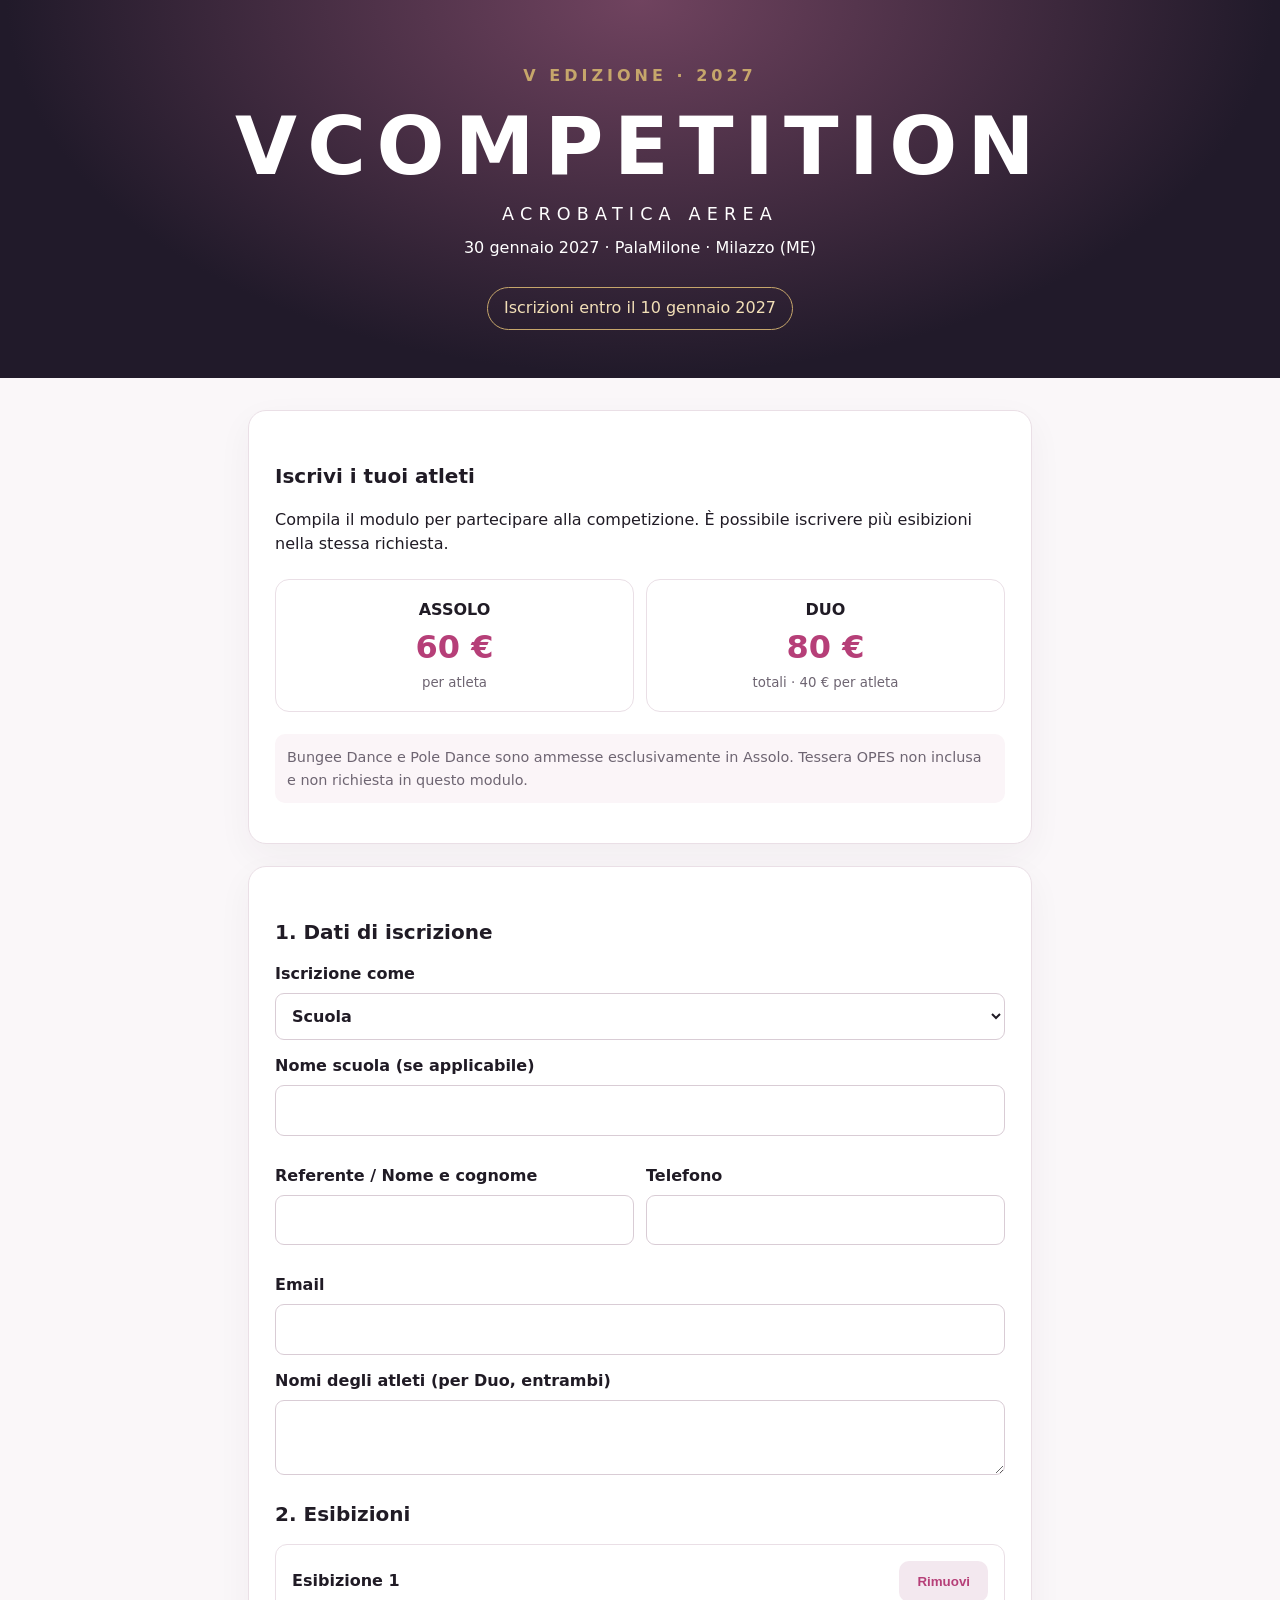
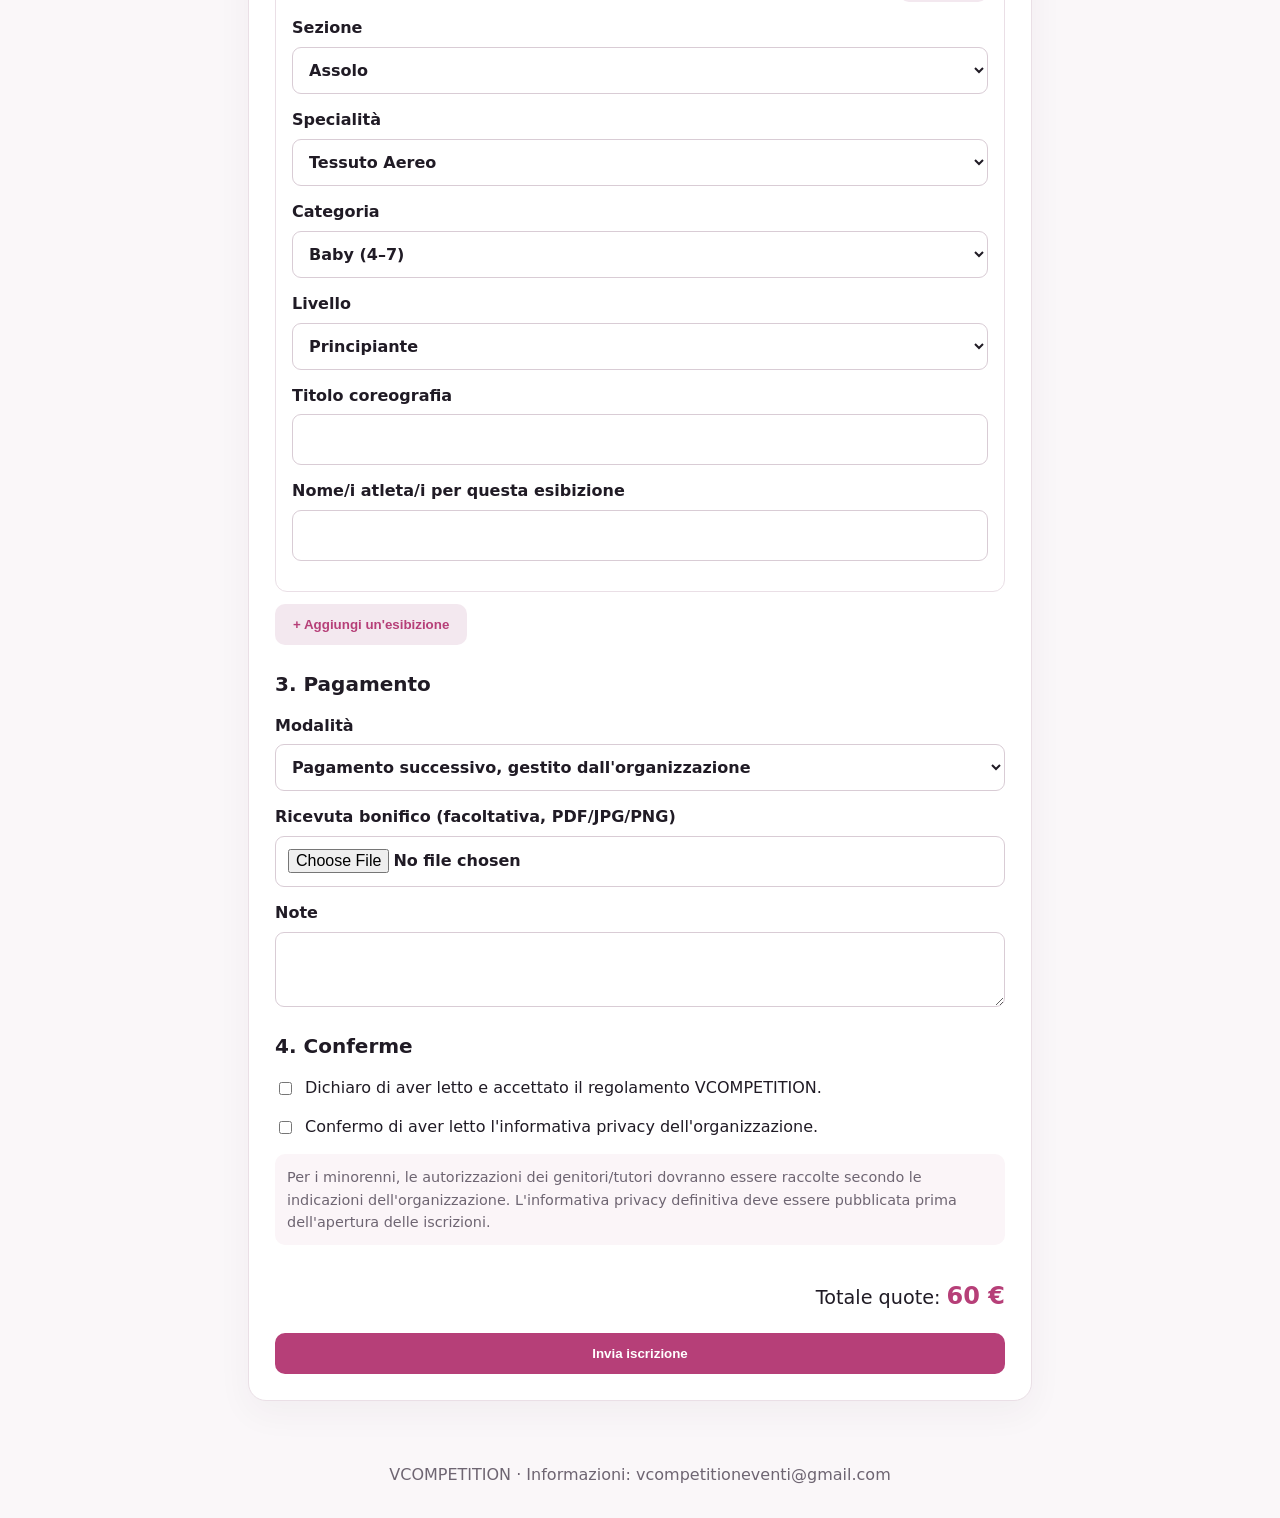
==== templates/index.html @ 5902990c "Add files via upload" ====
<!doctype html><html lang="it"><head><meta charset="utf-8"><meta name="viewport" content="width=device-width,initial-scale=1"><title>VCOMPETITION Aerea 2027</title><link rel="stylesheet" href="/static/style.css"></head><body><header><div class="eyebrow">V EDIZIONE · 2027</div><h1>VCOMPETITION</h1><p class="sub">ACROBATICA AEREA</p><p>30 gennaio 2027 · PalaMilone · Milazzo (ME)</p><div class="pill">Iscrizioni entro il 10 gennaio 2027</div></header><main><section class="intro"><h2>Iscrivi i tuoi atleti</h2><p>Compila il modulo per partecipare alla competizione. È possibile iscrivere più esibizioni nella stessa richiesta.</p><div class="fees"><div><b>ASSOLO</b><strong>60 €</strong><small>per atleta</small></div><div><b>DUO</b><strong>80 €</strong><small>totali · 40 € per atleta</small></div></div><p class="hint">Bungee Dance e Pole Dance sono ammesse esclusivamente in Assolo. Tessera OPES non inclusa e non richiesta in questo modulo.</p></section><form action="/iscrizione" method="post" enctype="multipart/form-data" id="reg"><h2>1. Dati di iscrizione</h2><label>Iscrizione come<select name="kind"><option>Scuola</option><option>Singolo atleta</option></select></label><label>Nome scuola (se applicabile)<input name="school"></label><div class="two"><label>Referente / Nome e cognome<input name="contact" required></label><label>Telefono<input name="phone" required></label></div><label>Email<input type="email" name="email" required></label><label>Nomi degli atleti (per Duo, entrambi)<textarea name="athlete_names" required rows="2"></textarea></label><h2>2. Esibizioni</h2><div id="performances"></div><button type="button" class="secondary" id="add">+ Aggiungi un'esibizione</button><input type="hidden" name="performance_data" id="performance_data"><h2>3. Pagamento</h2><label>Modalità<select name="payment_method" id="payment"><option value="successivo">Pagamento successivo, gestito dall'organizzazione</option><option value="bonifico">Bonifico bancario</option></select></label><div id="bank" class="hint" hidden>I dati bancari verranno comunicati dall'organizzazione dopo la ricezione dell'iscrizione. Potrai inviare la ricevuta successivamente via email.</div><label>Ricevuta bonifico (facoltativa, PDF/JPG/PNG)<input type="file" name="receipt" accept=".pdf,.jpg,.jpeg,.png"></label><label>Note<textarea name="notes" rows="2"></textarea></label><h2>4. Conferme</h2><label class="check"><input type="checkbox" name="rules" value="yes" required> Dichiaro di aver letto e accettato il regolamento VCOMPETITION.</label><label class="check"><input type="checkbox" name="privacy" value="yes" required> Confermo di aver letto l'informativa privacy dell'organizzazione.</label><p class="hint">Per i minorenni, le autorizzazioni dei genitori/tutori dovranno essere raccolte secondo le indicazioni dell'organizzazione. L'informativa privacy definitiva deve essere pubblicata prima dell'apertura delle iscrizioni.</p><div class="total">Totale quote: <strong id="total">0 €</strong></div><button class="primary" type="submit">Invia iscrizione</button></form></main><footer>VCOMPETITION · Informazioni: vcompetitioneventi@gmail.com</footer><script src="/static/form.js"></script></body></html>
---- static/style.css ----
:root{--ink:#201b25;--muted:#6e6572;--pink:#b63f78;--gold:#c6a66b;--bg:#faf7f9;--line:#eadfe6}*{box-sizing:border-box}body{margin:0;background:var(--bg);color:var(--ink);font:16px/1.55 system-ui,-apple-system,Segoe UI,sans-serif}header{padding:64px 20px 48px;text-align:center;color:white;background:radial-gradient(ellipse at 50% 0%,#70435f,#211a2a 70%)}header h1{font-size:clamp(2.4rem,8vw,5rem);letter-spacing:.13em;margin:12px 0 0}header p{margin:8px}.eyebrow{letter-spacing:.25em;color:var(--gold);font-weight:700}.sub{letter-spacing:.35em;font-size:1.1rem}.pill{display:inline-block;margin-top:18px;padding:8px 16px;border:1px solid #c6a66b;border-radius:30px;color:#f2dfb7}main{max-width:820px;margin:32px auto;padding:0 18px}.intro,form,.success{background:white;border:1px solid var(--line);border-radius:18px;padding:26px;margin-bottom:22px;box-shadow:0 12px 35px #38253b0c}h2{font-size:1.25rem;margin:24px 0 14px}h1{line-height:1.15}.fees{display:grid;grid-template-columns:1fr 1fr;gap:12px;margin:22px 0}.fees div{padding:18px;border:1px solid var(--line);border-radius:14px;display:grid;text-align:center}.fees strong{font-size:2rem;color:var(--pink)}small,.hint{color:var(--muted)}.hint{background:#fbf5f8;padding:12px;border-radius:10px;font-size:.9rem}label{display:grid;gap:6px;margin:14px 0;font-weight:600}input,select,textarea{width:100%;padding:12px;border:1px solid #d9ccd5;border-radius:9px;background:white;font:inherit;color:var(--ink)}.two{display:grid;grid-template-columns:1fr 1fr;gap:12px}.check{display:flex;align-items:flex-start;gap:10px;font-weight:400}.check input{width:auto;margin-top:6px}.primary,.secondary{border:0;border-radius:10px;padding:13px 18px;font-weight:700;cursor:pointer}.primary{background:var(--pink);color:white;width:100%}.secondary{background:#f3e8ef;color:var(--pink)}.link{display:inline-block;text-decoration:none;text-align:center}.performance{border:1px solid var(--line);border-radius:12px;padding:16px;margin:12px 0}.performance-head{display:flex;justify-content:space-between;align-items:center}.total{font-size:1.2rem;text-align:right;padding:18px 0}.total strong{color:var(--pink);font-size:1.5rem}footer{text-align:center;padding:30px;color:var(--muted)}.record{background:white;border:1px solid var(--line);border-radius:12px;padding:16px;margin:12px 0}.record p{margin:6px 0}@media(max-width:600px){.two{grid-template-columns:1fr}.fees{grid-template-columns:1fr}header{padding-top:42px}}
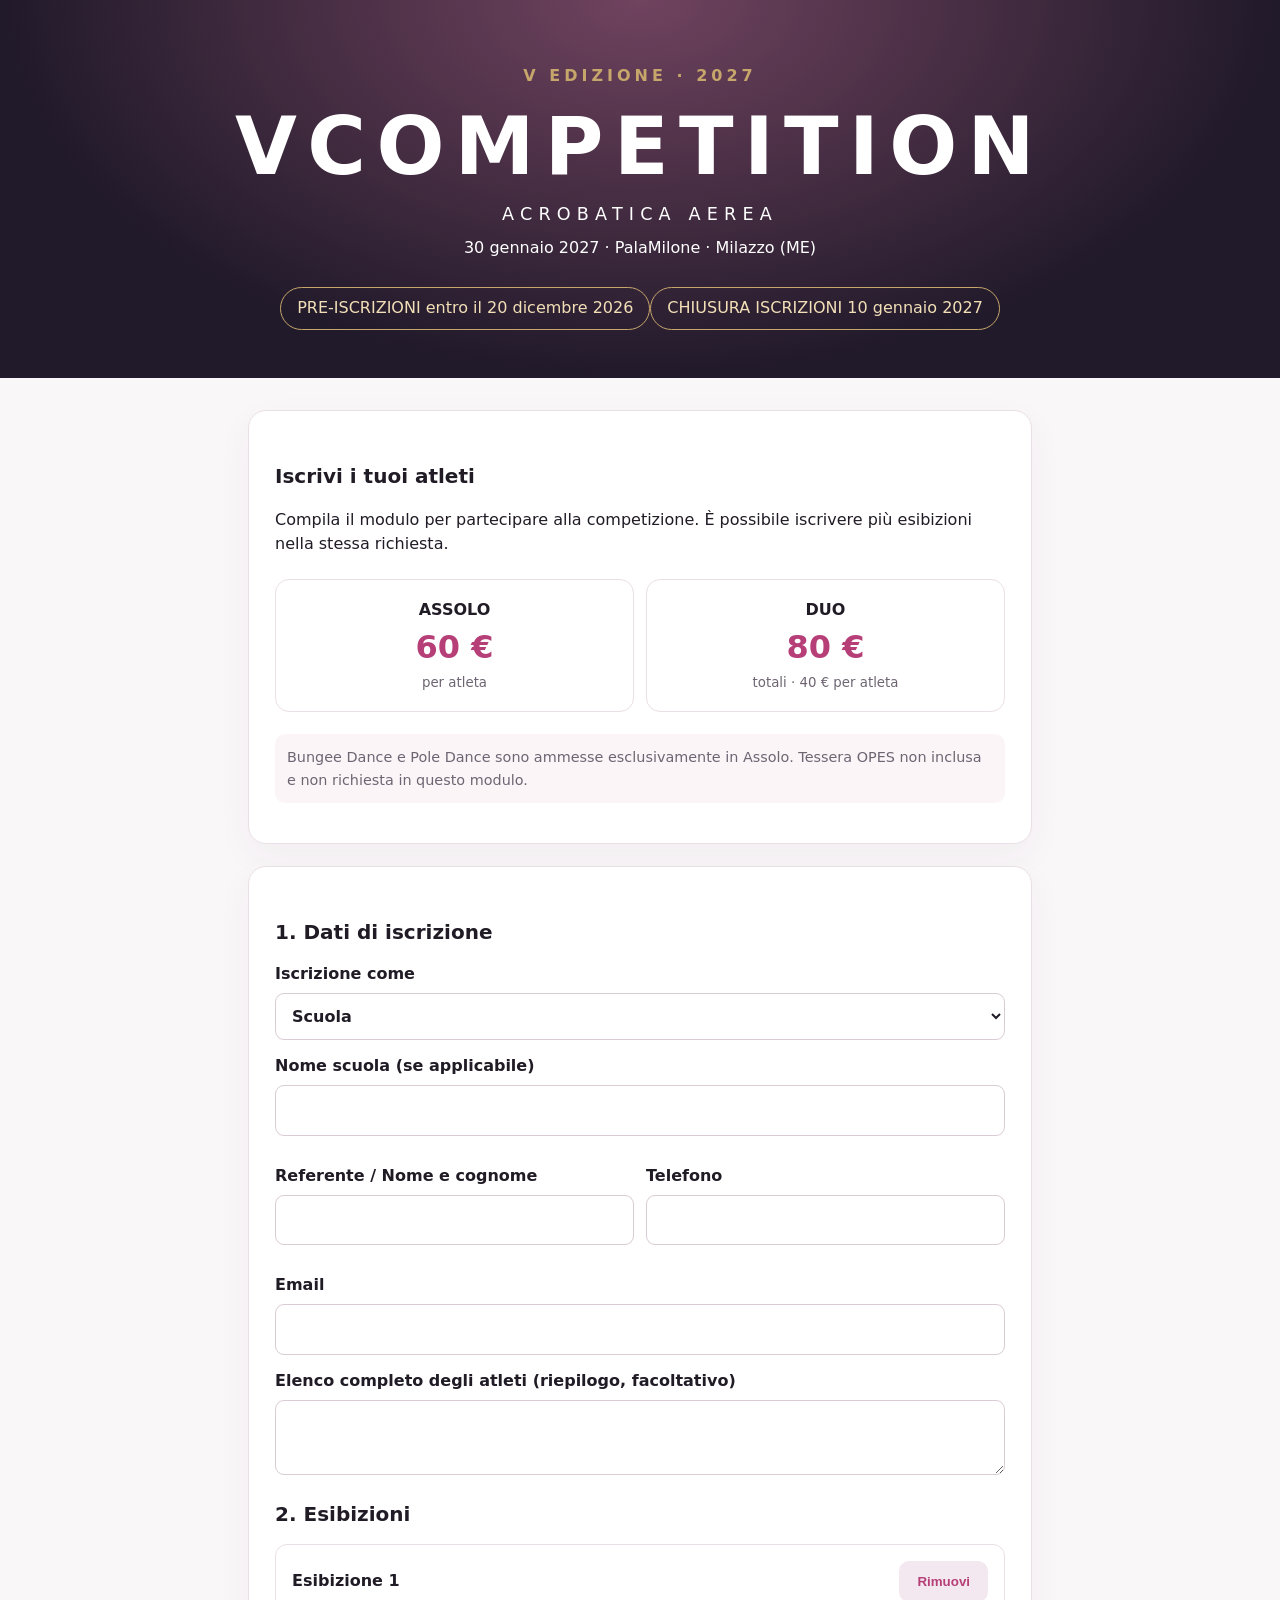
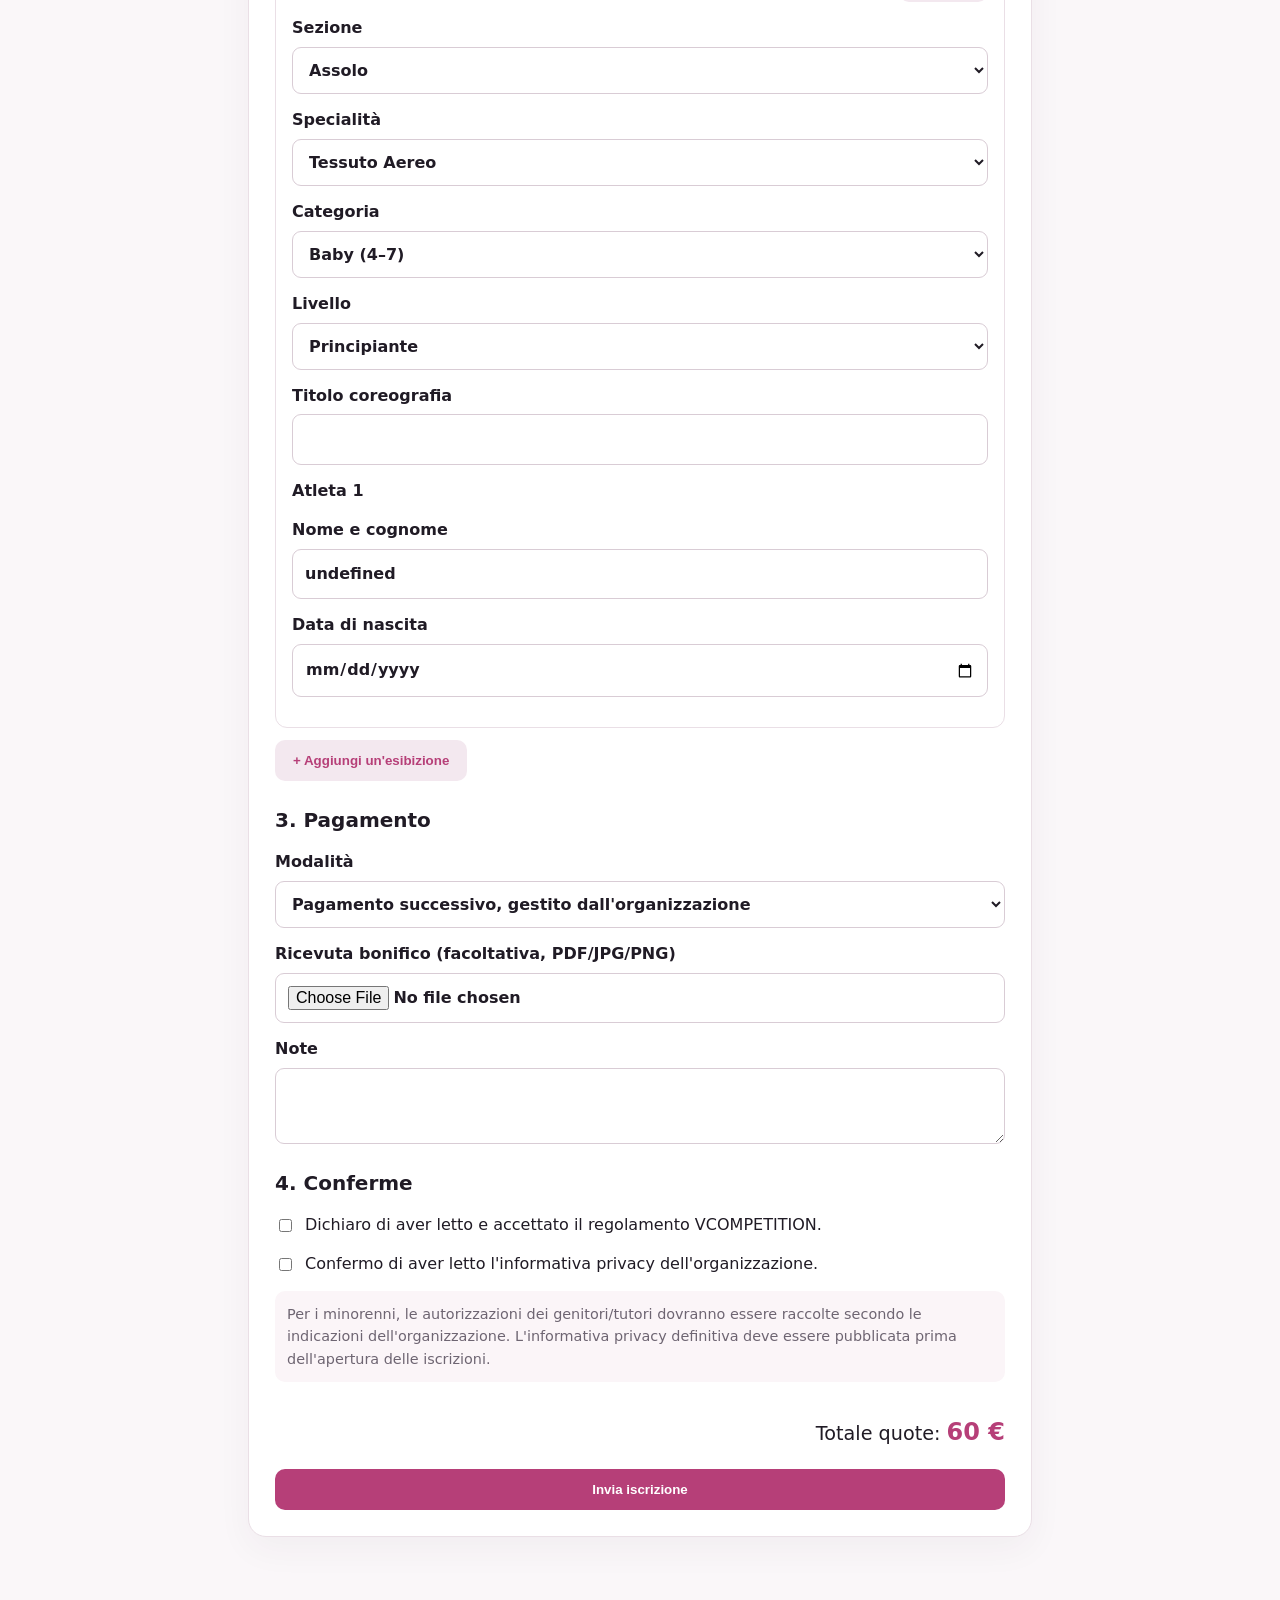
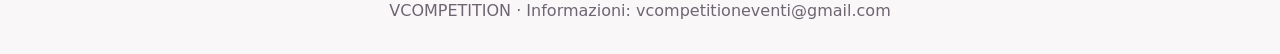
==== commit 0217da90: "Add files via upload" ====
--- a/templates/index.html
+++ b/templates/index.html
@@ -1 +1 @@
-<!doctype html><html lang="it"><head><meta charset="utf-8"><meta name="viewport" content="width=device-width,initial-scale=1"><title>VCOMPETITION Aerea 2027</title><link rel="stylesheet" href="/static/style.css"></head><body><header><div class="eyebrow">V EDIZIONE · 2027</div><h1>VCOMPETITION</h1><p class="sub">ACROBATICA AEREA</p><p>30 gennaio 2027 · PalaMilone · Milazzo (ME)</p><div class="pill">Iscrizioni entro il 10 gennaio 2027</div></header><main><section class="intro"><h2>Iscrivi i tuoi atleti</h2><p>Compila il modulo per partecipare alla competizione. È possibile iscrivere più esibizioni nella stessa richiesta.</p><div class="fees"><div><b>ASSOLO</b><strong>60 €</strong><small>per atleta</small></div><div><b>DUO</b><strong>80 €</strong><small>totali · 40 € per atleta</small></div></div><p class="hint">Bungee Dance e Pole Dance sono ammesse esclusivamente in Assolo. Tessera OPES non inclusa e non richiesta in questo modulo.</p></section><form action="/iscrizione" method="post" enctype="multipart/form-data" id="reg"><h2>1. Dati di iscrizione</h2><label>Iscrizione come<select name="kind"><option>Scuola</option><option>Singolo atleta</option></select></label><label>Nome scuola (se applicabile)<input name="school"></label><div class="two"><label>Referente / Nome e cognome<input name="contact" required></label><label>Telefono<input name="phone" required></label></div><label>Email<input type="email" name="email" required></label><label>Nomi degli atleti (per Duo, entrambi)<textarea name="athlete_names" required rows="2"></textarea></label><h2>2. Esibizioni</h2><div id="performances"></div><button type="button" class="secondary" id="add">+ Aggiungi un'esibizione</button><input type="hidden" name="performance_data" id="performance_data"><h2>3. Pagamento</h2><label>Modalità<select name="payment_method" id="payment"><option value="successivo">Pagamento successivo, gestito dall'organizzazione</option><option value="bonifico">Bonifico bancario</option></select></label><div id="bank" class="hint" hidden>I dati bancari verranno comunicati dall'organizzazione dopo la ricezione dell'iscrizione. Potrai inviare la ricevuta successivamente via email.</div><label>Ricevuta bonifico (facoltativa, PDF/JPG/PNG)<input type="file" name="receipt" accept=".pdf,.jpg,.jpeg,.png"></label><label>Note<textarea name="notes" rows="2"></textarea></label><h2>4. Conferme</h2><label class="check"><input type="checkbox" name="rules" value="yes" required> Dichiaro di aver letto e accettato il regolamento VCOMPETITION.</label><label class="check"><input type="checkbox" name="privacy" value="yes" required> Confermo di aver letto l'informativa privacy dell'organizzazione.</label><p class="hint">Per i minorenni, le autorizzazioni dei genitori/tutori dovranno essere raccolte secondo le indicazioni dell'organizzazione. L'informativa privacy definitiva deve essere pubblicata prima dell'apertura delle iscrizioni.</p><div class="total">Totale quote: <strong id="total">0 €</strong></div><button class="primary" type="submit">Invia iscrizione</button></form></main><footer>VCOMPETITION · Informazioni: vcompetitioneventi@gmail.com</footer><script src="/static/form.js"></script></body></html>
+<!doctype html><html lang="it"><head><meta charset="utf-8"><meta name="viewport" content="width=device-width,initial-scale=1"><title>VCOMPETITION Aerea 2027</title><link rel="stylesheet" href="/static/style.css"></head><body><header><div class="eyebrow">V EDIZIONE · 2027</div><h1>VCOMPETITION</h1><p class="sub">ACROBATICA AEREA</p><p>30 gennaio 2027 · PalaMilone · Milazzo (ME)</p><div class="pill">PRE-ISCRIZIONI entro il 20 dicembre 2026</div><div class="pill">CHIUSURA ISCRIZIONI 10 gennaio 2027</div></header><main><section class="intro"><h2>Iscrivi i tuoi atleti</h2><p>Compila il modulo per partecipare alla competizione. È possibile iscrivere più esibizioni nella stessa richiesta.</p><div class="fees"><div><b>ASSOLO</b><strong>60 €</strong><small>per atleta</small></div><div><b>DUO</b><strong>80 €</strong><small>totali · 40 € per atleta</small></div></div><p class="hint">Bungee Dance e Pole Dance sono ammesse esclusivamente in Assolo. Tessera OPES non inclusa e non richiesta in questo modulo.</p></section><form action="/iscrizione" method="post" enctype="multipart/form-data" id="reg"><h2>1. Dati di iscrizione</h2><label>Iscrizione come<select name="kind"><option>Scuola</option><option>Singolo atleta</option></select></label><label>Nome scuola (se applicabile)<input name="school"></label><div class="two"><label>Referente / Nome e cognome<input name="contact" required></label><label>Telefono<input name="phone" required></label></div><label>Email<input type="email" name="email" required></label><label>Elenco completo degli atleti (riepilogo, facoltativo)<textarea name="athlete_names" rows="2"></textarea></label><h2>2. Esibizioni</h2><div id="performances"></div><button type="button" class="secondary" id="add">+ Aggiungi un'esibizione</button><input type="hidden" name="performance_data" id="performance_data"><h2>3. Pagamento</h2><label>Modalità<select name="payment_method" id="payment"><option value="successivo">Pagamento successivo, gestito dall'organizzazione</option><option value="bonifico">Bonifico bancario</option></select></label><div id="bank" class="hint" hidden>I dati bancari verranno comunicati dall'organizzazione dopo la ricezione dell'iscrizione. Potrai inviare la ricevuta successivamente via email.</div><label>Ricevuta bonifico (facoltativa, PDF/JPG/PNG)<input type="file" name="receipt" accept=".pdf,.jpg,.jpeg,.png"></label><label>Note<textarea name="notes" rows="2"></textarea></label><h2>4. Conferme</h2><label class="check"><input type="checkbox" name="rules" value="yes" required> Dichiaro di aver letto e accettato il regolamento VCOMPETITION.</label><label class="check"><input type="checkbox" name="privacy" value="yes" required> Confermo di aver letto l'informativa privacy dell'organizzazione.</label><p class="hint">Per i minorenni, le autorizzazioni dei genitori/tutori dovranno essere raccolte secondo le indicazioni dell'organizzazione. L'informativa privacy definitiva deve essere pubblicata prima dell'apertura delle iscrizioni.</p><div class="total">Totale quote: <strong id="total">0 €</strong></div><button class="primary" type="submit">Invia iscrizione</button></form></main><footer>VCOMPETITION · Informazioni: vcompetitioneventi@gmail.com</footer><script src="/static/form.js"></script></body></html>
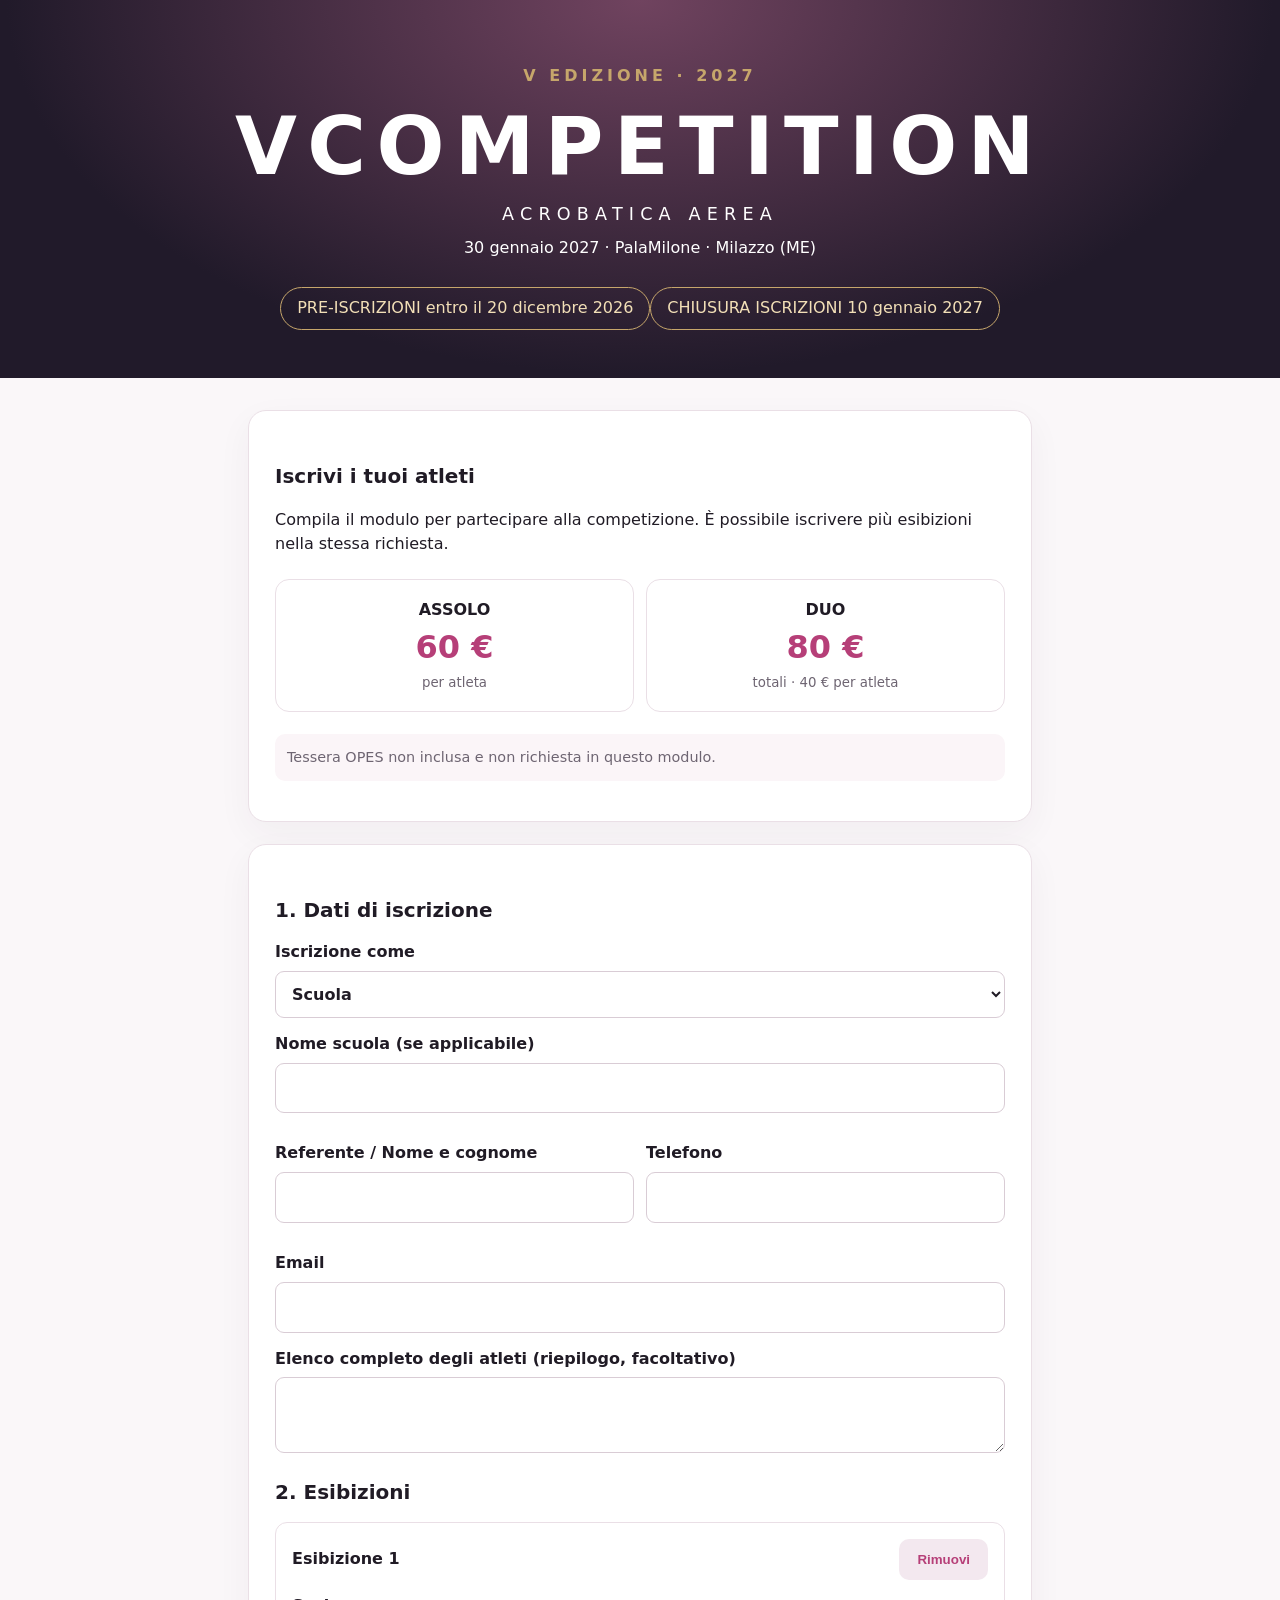
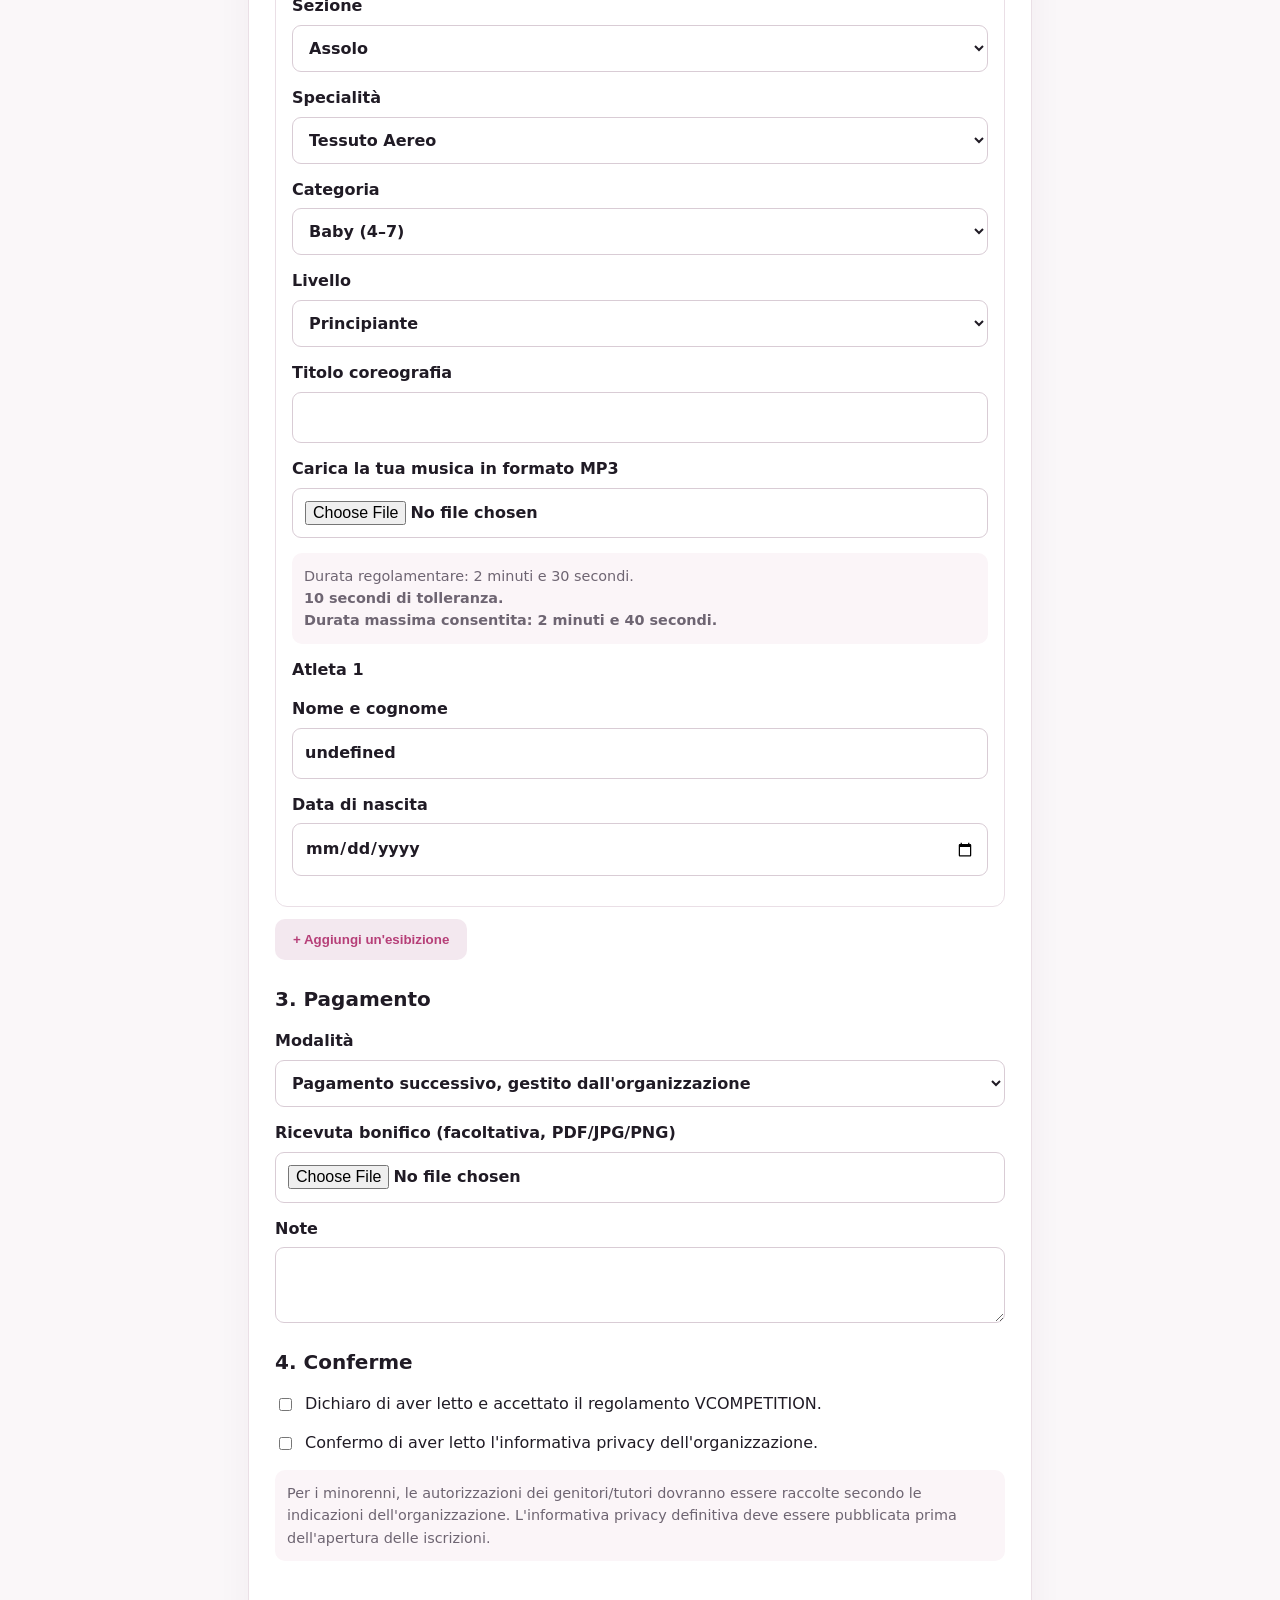
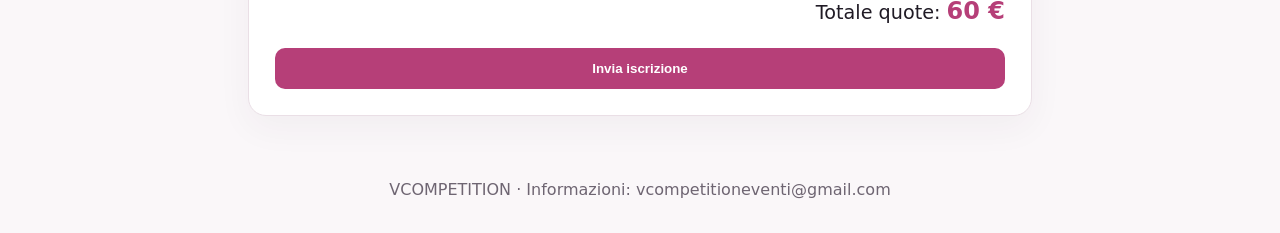
==== commit 1539023f: "Add files via upload" ====
--- a/templates/index.html
+++ b/templates/index.html
@@ -1 +1 @@
-<!doctype html><html lang="it"><head><meta charset="utf-8"><meta name="viewport" content="width=device-width,initial-scale=1"><title>VCOMPETITION Aerea 2027</title><link rel="stylesheet" href="/static/style.css"></head><body><header><div class="eyebrow">V EDIZIONE · 2027</div><h1>VCOMPETITION</h1><p class="sub">ACROBATICA AEREA</p><p>30 gennaio 2027 · PalaMilone · Milazzo (ME)</p><div class="pill">PRE-ISCRIZIONI entro il 20 dicembre 2026</div><div class="pill">CHIUSURA ISCRIZIONI 10 gennaio 2027</div></header><main><section class="intro"><h2>Iscrivi i tuoi atleti</h2><p>Compila il modulo per partecipare alla competizione. È possibile iscrivere più esibizioni nella stessa richiesta.</p><div class="fees"><div><b>ASSOLO</b><strong>60 €</strong><small>per atleta</small></div><div><b>DUO</b><strong>80 €</strong><small>totali · 40 € per atleta</small></div></div><p class="hint">Bungee Dance e Pole Dance sono ammesse esclusivamente in Assolo. Tessera OPES non inclusa e non richiesta in questo modulo.</p></section><form action="/iscrizione" method="post" enctype="multipart/form-data" id="reg"><h2>1. Dati di iscrizione</h2><label>Iscrizione come<select name="kind"><option>Scuola</option><option>Singolo atleta</option></select></label><label>Nome scuola (se applicabile)<input name="school"></label><div class="two"><label>Referente / Nome e cognome<input name="contact" required></label><label>Telefono<input name="phone" required></label></div><label>Email<input type="email" name="email" required></label><label>Elenco completo degli atleti (riepilogo, facoltativo)<textarea name="athlete_names" rows="2"></textarea></label><h2>2. Esibizioni</h2><div id="performances"></div><button type="button" class="secondary" id="add">+ Aggiungi un'esibizione</button><input type="hidden" name="performance_data" id="performance_data"><h2>3. Pagamento</h2><label>Modalità<select name="payment_method" id="payment"><option value="successivo">Pagamento successivo, gestito dall'organizzazione</option><option value="bonifico">Bonifico bancario</option></select></label><div id="bank" class="hint" hidden>I dati bancari verranno comunicati dall'organizzazione dopo la ricezione dell'iscrizione. Potrai inviare la ricevuta successivamente via email.</div><label>Ricevuta bonifico (facoltativa, PDF/JPG/PNG)<input type="file" name="receipt" accept=".pdf,.jpg,.jpeg,.png"></label><label>Note<textarea name="notes" rows="2"></textarea></label><h2>4. Conferme</h2><label class="check"><input type="checkbox" name="rules" value="yes" required> Dichiaro di aver letto e accettato il regolamento VCOMPETITION.</label><label class="check"><input type="checkbox" name="privacy" value="yes" required> Confermo di aver letto l'informativa privacy dell'organizzazione.</label><p class="hint">Per i minorenni, le autorizzazioni dei genitori/tutori dovranno essere raccolte secondo le indicazioni dell'organizzazione. L'informativa privacy definitiva deve essere pubblicata prima dell'apertura delle iscrizioni.</p><div class="total">Totale quote: <strong id="total">0 €</strong></div><button class="primary" type="submit">Invia iscrizione</button></form></main><footer>VCOMPETITION · Informazioni: vcompetitioneventi@gmail.com</footer><script src="/static/form.js"></script></body></html>+<!doctype html><html lang="it"><head><meta charset="utf-8"><meta name="viewport" content="width=device-width,initial-scale=1"><title>VCOMPETITION Aerea 2027</title><link rel="stylesheet" href="/static/style.css"></head><body><header><div class="eyebrow">V EDIZIONE · 2027</div><h1>VCOMPETITION</h1><p class="sub">ACROBATICA AEREA</p><p>30 gennaio 2027 · PalaMilone · Milazzo (ME)</p><div class="pill">PRE-ISCRIZIONI entro il 20 dicembre 2026</div><div class="pill">CHIUSURA ISCRIZIONI 10 gennaio 2027</div></header><main><section class="intro"><h2>Iscrivi i tuoi atleti</h2><p>Compila il modulo per partecipare alla competizione. È possibile iscrivere più esibizioni nella stessa richiesta.</p><div class="fees"><div><b>ASSOLO</b><strong>60 €</strong><small>per atleta</small></div><div><b>DUO</b><strong>80 €</strong><small>totali · 40 € per atleta</small></div></div><p class="hint">Tessera OPES non inclusa e non richiesta in questo modulo.</p></section><form action="/iscrizione" method="post" enctype="multipart/form-data" id="reg"><h2>1. Dati di iscrizione</h2><label>Iscrizione come<select name="kind"><option>Scuola</option><option>Singolo atleta</option></select></label><label>Nome scuola (se applicabile)<input name="school"></label><div class="two"><label>Referente / Nome e cognome<input name="contact" required></label><label>Telefono<input name="phone" required></label></div><label>Email<input type="email" name="email" required></label><label>Elenco completo degli atleti (riepilogo, facoltativo)<textarea name="athlete_names" rows="2"></textarea></label><h2>2. Esibizioni</h2><div id="performances"></div><button type="button" class="secondary" id="add">+ Aggiungi un'esibizione</button><input type="hidden" name="performance_data" id="performance_data"><h2>3. Pagamento</h2><label>Modalità<select name="payment_method" id="payment"><option value="successivo">Pagamento successivo, gestito dall'organizzazione</option><option value="bonifico">Bonifico bancario</option></select></label><div id="bank" class="hint" hidden>I dati bancari verranno comunicati dall'organizzazione dopo la ricezione dell'iscrizione. Potrai inviare la ricevuta successivamente via email.</div><label>Ricevuta bonifico (facoltativa, PDF/JPG/PNG)<input type="file" name="receipt" accept=".pdf,.jpg,.jpeg,.png"></label><label>Note<textarea name="notes" rows="2"></textarea></label><h2>4. Conferme</h2><label class="check"><input type="checkbox" name="rules" value="yes" required> Dichiaro di aver letto e accettato il regolamento VCOMPETITION.</label><label class="check"><input type="checkbox" name="privacy" value="yes" required> Confermo di aver letto l'informativa privacy dell'organizzazione.</label><p class="hint">Per i minorenni, le autorizzazioni dei genitori/tutori dovranno essere raccolte secondo le indicazioni dell'organizzazione. L'informativa privacy definitiva deve essere pubblicata prima dell'apertura delle iscrizioni.</p><div class="total">Totale quote: <strong id="total">0 €</strong></div><button class="primary" type="submit">Invia iscrizione</button></form></main><footer>VCOMPETITION · Informazioni: vcompetitioneventi@gmail.com</footer><script src="/static/form.js"></script></body></html>
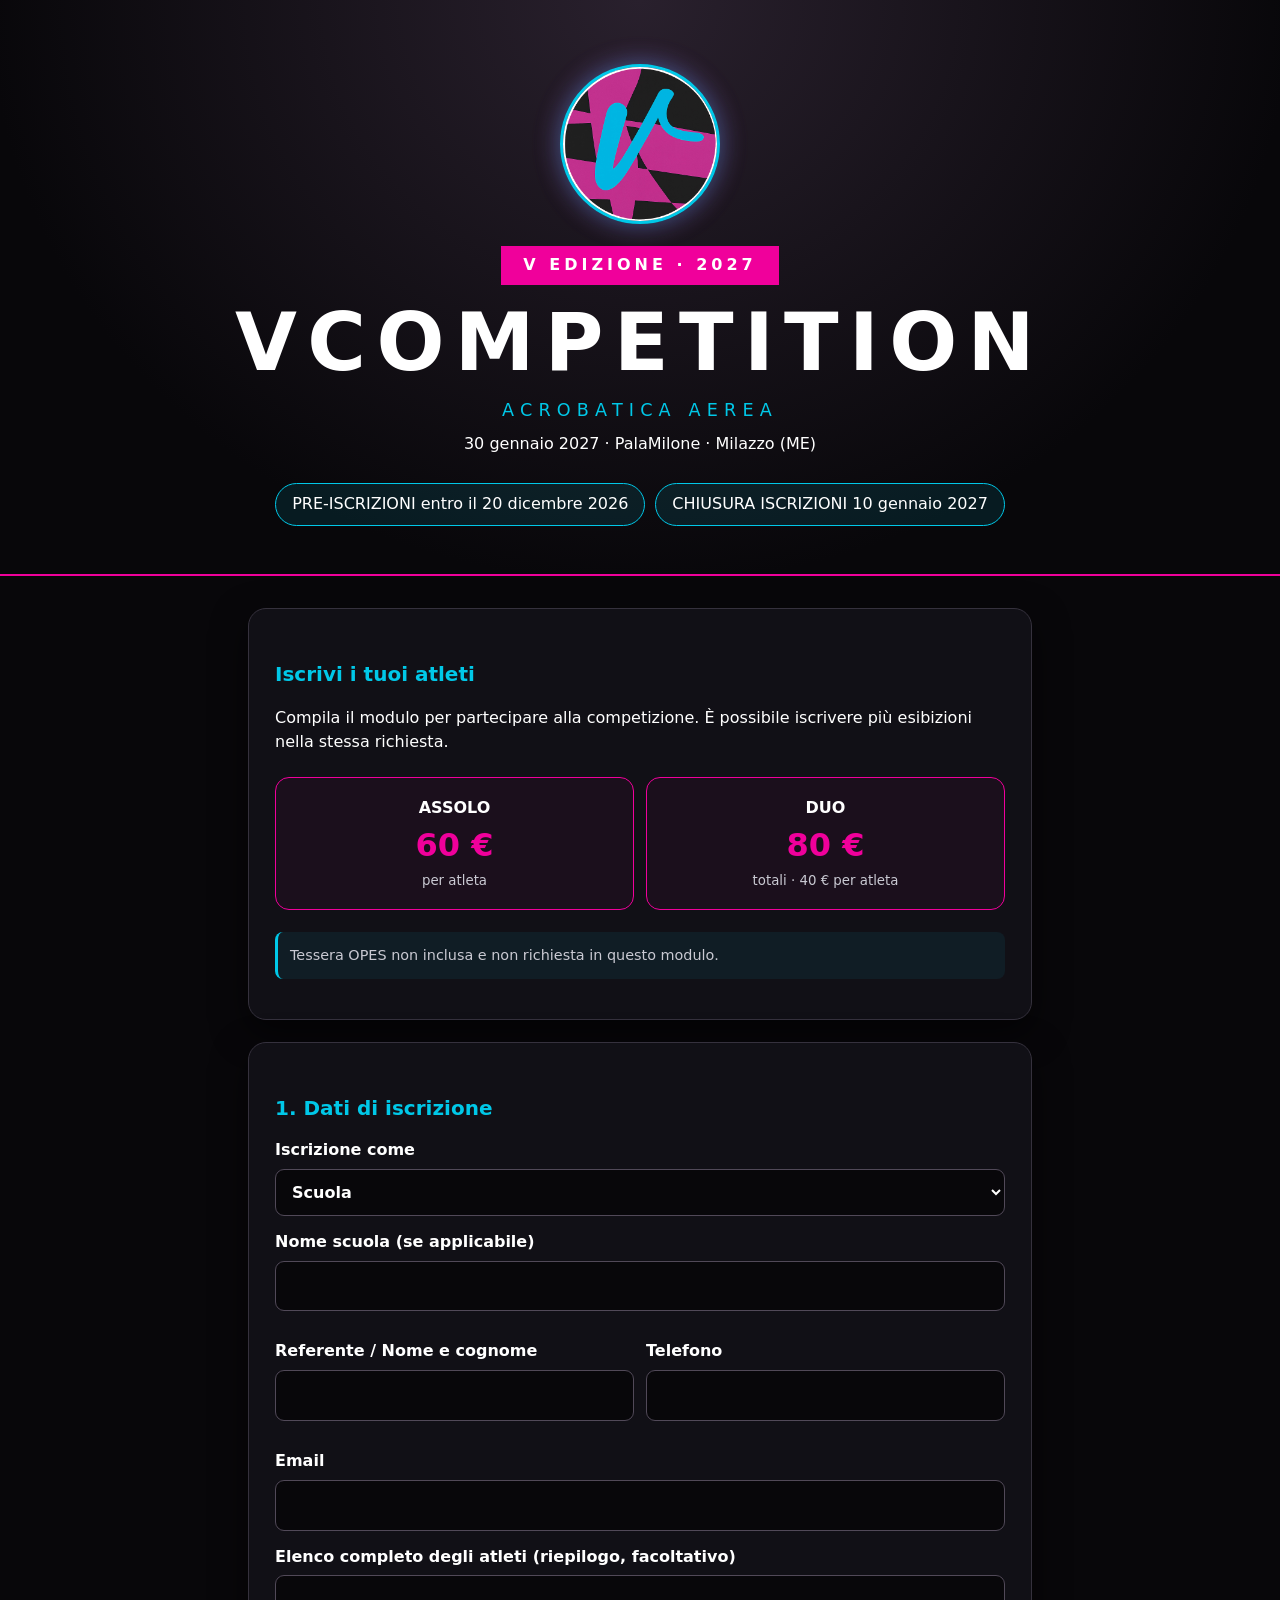
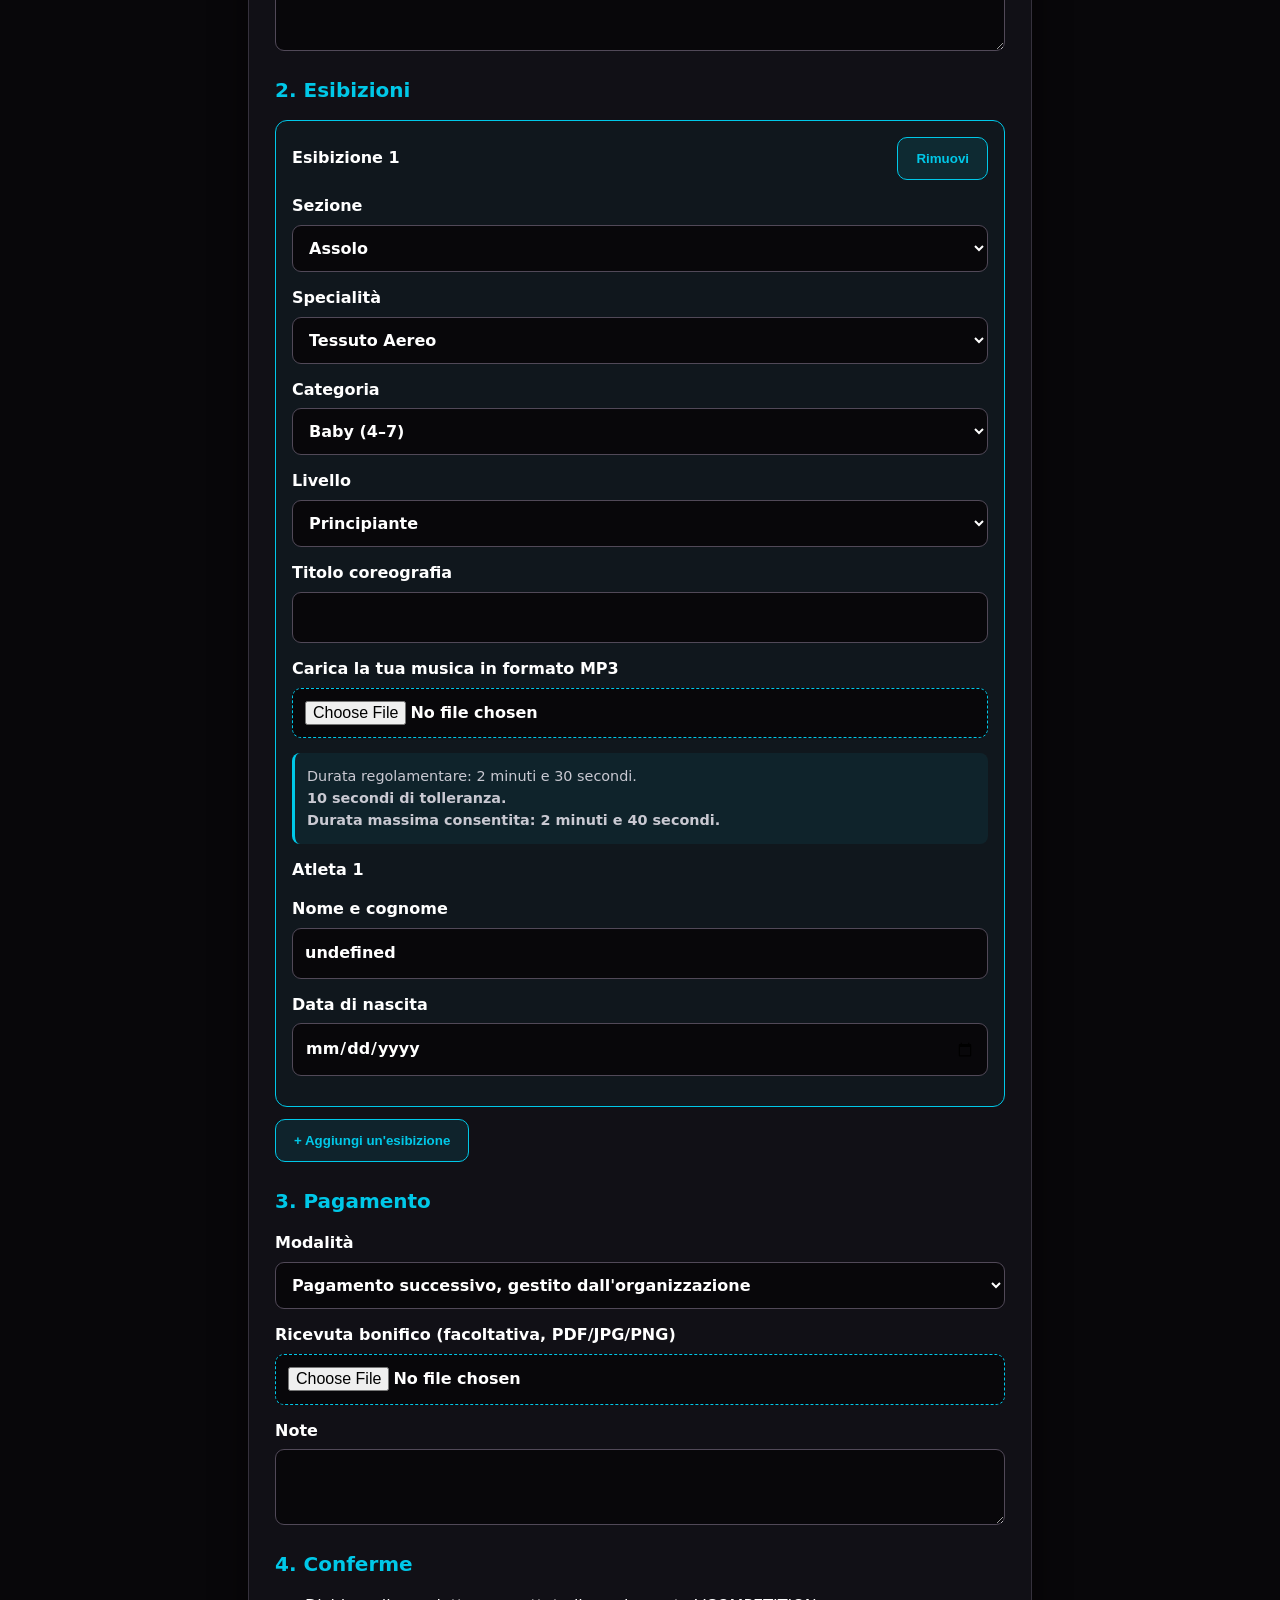
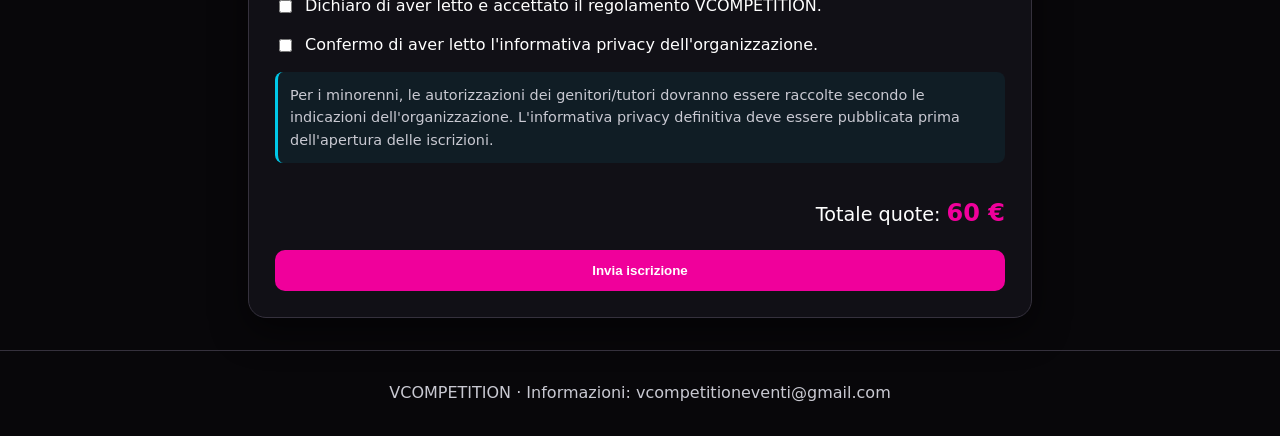
==== commit 248457c3: "Add files via upload" ====
--- a/templates/index.html
+++ b/templates/index.html
@@ -1 +1 @@
-<!doctype html><html lang="it"><head><meta charset="utf-8"><meta name="viewport" content="width=device-width,initial-scale=1"><title>VCOMPETITION Aerea 2027</title><link rel="stylesheet" href="/static/style.css"></head><body><header><div class="eyebrow">V EDIZIONE · 2027</div><h1>VCOMPETITION</h1><p class="sub">ACROBATICA AEREA</p><p>30 gennaio 2027 · PalaMilone · Milazzo (ME)</p><div class="pill">PRE-ISCRIZIONI entro il 20 dicembre 2026</div><div class="pill">CHIUSURA ISCRIZIONI 10 gennaio 2027</div></header><main><section class="intro"><h2>Iscrivi i tuoi atleti</h2><p>Compila il modulo per partecipare alla competizione. È possibile iscrivere più esibizioni nella stessa richiesta.</p><div class="fees"><div><b>ASSOLO</b><strong>60 €</strong><small>per atleta</small></div><div><b>DUO</b><strong>80 €</strong><small>totali · 40 € per atleta</small></div></div><p class="hint">Tessera OPES non inclusa e non richiesta in questo modulo.</p></section><form action="/iscrizione" method="post" enctype="multipart/form-data" id="reg"><h2>1. Dati di iscrizione</h2><label>Iscrizione come<select name="kind"><option>Scuola</option><option>Singolo atleta</option></select></label><label>Nome scuola (se applicabile)<input name="school"></label><div class="two"><label>Referente / Nome e cognome<input name="contact" required></label><label>Telefono<input name="phone" required></label></div><label>Email<input type="email" name="email" required></label><label>Elenco completo degli atleti (riepilogo, facoltativo)<textarea name="athlete_names" rows="2"></textarea></label><h2>2. Esibizioni</h2><div id="performances"></div><button type="button" class="secondary" id="add">+ Aggiungi un'esibizione</button><input type="hidden" name="performance_data" id="performance_data"><h2>3. Pagamento</h2><label>Modalità<select name="payment_method" id="payment"><option value="successivo">Pagamento successivo, gestito dall'organizzazione</option><option value="bonifico">Bonifico bancario</option></select></label><div id="bank" class="hint" hidden>I dati bancari verranno comunicati dall'organizzazione dopo la ricezione dell'iscrizione. Potrai inviare la ricevuta successivamente via email.</div><label>Ricevuta bonifico (facoltativa, PDF/JPG/PNG)<input type="file" name="receipt" accept=".pdf,.jpg,.jpeg,.png"></label><label>Note<textarea name="notes" rows="2"></textarea></label><h2>4. Conferme</h2><label class="check"><input type="checkbox" name="rules" value="yes" required> Dichiaro di aver letto e accettato il regolamento VCOMPETITION.</label><label class="check"><input type="checkbox" name="privacy" value="yes" required> Confermo di aver letto l'informativa privacy dell'organizzazione.</label><p class="hint">Per i minorenni, le autorizzazioni dei genitori/tutori dovranno essere raccolte secondo le indicazioni dell'organizzazione. L'informativa privacy definitiva deve essere pubblicata prima dell'apertura delle iscrizioni.</p><div class="total">Totale quote: <strong id="total">0 €</strong></div><button class="primary" type="submit">Invia iscrizione</button></form></main><footer>VCOMPETITION · Informazioni: vcompetitioneventi@gmail.com</footer><script src="/static/form.js"></script></body></html>+<!doctype html><html lang="it"><head><meta charset="utf-8"><meta name="viewport" content="width=device-width,initial-scale=1"><title>VCOMPETITION Aerea 2027</title><link rel="stylesheet" href="/static/style.css"></head><body><header><img class="brand-logo" src="/static/logo-vcompetition.jpeg" alt="Logo VCOMPETITION"><div class="eyebrow">V EDIZIONE · 2027</div><h1>VCOMPETITION</h1><p class="sub">ACROBATICA AEREA</p><p>30 gennaio 2027 · PalaMilone · Milazzo (ME)</p><div class="pill">PRE-ISCRIZIONI entro il 20 dicembre 2026</div><div class="pill">CHIUSURA ISCRIZIONI 10 gennaio 2027</div></header><main><section class="intro"><h2>Iscrivi i tuoi atleti</h2><p>Compila il modulo per partecipare alla competizione. È possibile iscrivere più esibizioni nella stessa richiesta.</p><div class="fees"><div><b>ASSOLO</b><strong>60 €</strong><small>per atleta</small></div><div><b>DUO</b><strong>80 €</strong><small>totali · 40 € per atleta</small></div></div><p class="hint">Tessera OPES non inclusa e non richiesta in questo modulo.</p></section><form action="/iscrizione" method="post" enctype="multipart/form-data" id="reg"><h2>1. Dati di iscrizione</h2><label>Iscrizione come<select name="kind"><option>Scuola</option><option>Singolo atleta</option></select></label><label>Nome scuola (se applicabile)<input name="school"></label><div class="two"><label>Referente / Nome e cognome<input name="contact" required></label><label>Telefono<input name="phone" required></label></div><label>Email<input type="email" name="email" required></label><label>Elenco completo degli atleti (riepilogo, facoltativo)<textarea name="athlete_names" rows="2"></textarea></label><h2>2. Esibizioni</h2><div id="performances"></div><button type="button" class="secondary" id="add">+ Aggiungi un'esibizione</button><input type="hidden" name="performance_data" id="performance_data"><h2>3. Pagamento</h2><label>Modalità<select name="payment_method" id="payment"><option value="successivo">Pagamento successivo, gestito dall'organizzazione</option><option value="bonifico">Bonifico bancario</option></select></label><div id="bank" class="hint" hidden>I dati bancari verranno comunicati dall'organizzazione dopo la ricezione dell'iscrizione. Potrai inviare la ricevuta successivamente via email.</div><label>Ricevuta bonifico (facoltativa, PDF/JPG/PNG)<input type="file" name="receipt" accept=".pdf,.jpg,.jpeg,.png"></label><label>Note<textarea name="notes" rows="2"></textarea></label><h2>4. Conferme</h2><label class="check"><input type="checkbox" name="rules" value="yes" required> Dichiaro di aver letto e accettato il regolamento VCOMPETITION.</label><label class="check"><input type="checkbox" name="privacy" value="yes" required> Confermo di aver letto l'informativa privacy dell'organizzazione.</label><p class="hint">Per i minorenni, le autorizzazioni dei genitori/tutori dovranno essere raccolte secondo le indicazioni dell'organizzazione. L'informativa privacy definitiva deve essere pubblicata prima dell'apertura delle iscrizioni.</p><div class="total">Totale quote: <strong id="total">0 €</strong></div><button class="primary" type="submit">Invia iscrizione</button></form></main><footer>VCOMPETITION · Informazioni: vcompetitioneventi@gmail.com</footer><script src="/static/form.js"></script></body></html>
--- a/static/style.css
+++ b/static/style.css
@@ -1 +1,40 @@
-:root{--ink:#201b25;--muted:#6e6572;--pink:#b63f78;--gold:#c6a66b;--bg:#faf7f9;--line:#eadfe6}*{box-sizing:border-box}body{margin:0;background:var(--bg);color:var(--ink);font:16px/1.55 system-ui,-apple-system,Segoe UI,sans-serif}header{padding:64px 20px 48px;text-align:center;color:white;background:radial-gradient(ellipse at 50% 0%,#70435f,#211a2a 70%)}header h1{font-size:clamp(2.4rem,8vw,5rem);letter-spacing:.13em;margin:12px 0 0}header p{margin:8px}.eyebrow{letter-spacing:.25em;color:var(--gold);font-weight:700}.sub{letter-spacing:.35em;font-size:1.1rem}.pill{display:inline-block;margin-top:18px;padding:8px 16px;border:1px solid #c6a66b;border-radius:30px;color:#f2dfb7}main{max-width:820px;margin:32px auto;padding:0 18px}.intro,form,.success{background:white;border:1px solid var(--line);border-radius:18px;padding:26px;margin-bottom:22px;box-shadow:0 12px 35px #38253b0c}h2{font-size:1.25rem;margin:24px 0 14px}h1{line-height:1.15}.fees{display:grid;grid-template-columns:1fr 1fr;gap:12px;margin:22px 0}.fees div{padding:18px;border:1px solid var(--line);border-radius:14px;display:grid;text-align:center}.fees strong{font-size:2rem;color:var(--pink)}small,.hint{color:var(--muted)}.hint{background:#fbf5f8;padding:12px;border-radius:10px;font-size:.9rem}label{display:grid;gap:6px;margin:14px 0;font-weight:600}input,select,textarea{width:100%;padding:12px;border:1px solid #d9ccd5;border-radius:9px;background:white;font:inherit;color:var(--ink)}.two{display:grid;grid-template-columns:1fr 1fr;gap:12px}.check{display:flex;align-items:flex-start;gap:10px;font-weight:400}.check input{width:auto;margin-top:6px}.primary,.secondary{border:0;border-radius:10px;padding:13px 18px;font-weight:700;cursor:pointer}.primary{background:var(--pink);color:white;width:100%}.secondary{background:#f3e8ef;color:var(--pink)}.link{display:inline-block;text-decoration:none;text-align:center}.performance{border:1px solid var(--line);border-radius:12px;padding:16px;margin:12px 0}.performance-head{display:flex;justify-content:space-between;align-items:center}.total{font-size:1.2rem;text-align:right;padding:18px 0}.total strong{color:var(--pink);font-size:1.5rem}footer{text-align:center;padding:30px;color:var(--muted)}.record{background:white;border:1px solid var(--line);border-radius:12px;padding:16px;margin:12px 0}.record p{margin:6px 0}@media(max-width:600px){.two{grid-template-columns:1fr}.fees{grid-template-columns:1fr}header{padding-top:42px}}
+:root{--ink:#fff;--muted:#c9c9d2;--pink:#f0009b;--cyan:#00c8e8;--bg:#08070a;--panel:#111016;--line:#35313d}
+*{box-sizing:border-box}
+body{margin:0;background:var(--bg);color:var(--ink);font:16px/1.55 system-ui,-apple-system,Segoe UI,sans-serif}
+header{padding:64px 20px 48px;text-align:center;color:white;background:radial-gradient(ellipse at 50% 0%,#29202d 0%,#08070a 72%);border-bottom:2px solid var(--pink)}
+header h1{font-size:clamp(2.4rem,8vw,5rem);letter-spacing:.13em;margin:12px 0 0;color:#fff}
+header p{margin:8px}
+.eyebrow{display:inline-block;letter-spacing:.25em;color:#fff;background:var(--pink);padding:7px 22px;font-weight:800}
+.sub{letter-spacing:.35em;font-size:1.1rem;color:var(--cyan)}
+.pill{display:inline-block;margin:18px 5px 0;padding:8px 16px;border:1px solid var(--cyan);border-radius:30px;color:#fff;background:#00c8e81a}
+main{max-width:820px;margin:32px auto;padding:0 18px}
+.intro,form,.success{background:var(--panel);border:1px solid var(--line);border-radius:18px;padding:26px;margin-bottom:22px;box-shadow:0 12px 35px #0008}
+h2{font-size:1.25rem;margin:24px 0 14px;color:var(--cyan)}
+h1{line-height:1.15}
+.fees{display:grid;grid-template-columns:1fr 1fr;gap:12px;margin:22px 0}
+.fees div{padding:18px;border:1px solid var(--pink);border-radius:14px;display:grid;text-align:center;background:#f0009b0b}
+.fees strong{font-size:2rem;color:var(--pink)}
+small,.hint{color:var(--muted)}
+.hint{background:#00c8e811;border-left:3px solid var(--cyan);padding:12px;border-radius:8px;font-size:.9rem}
+label{display:grid;gap:6px;margin:14px 0;font-weight:600}
+input,select,textarea{width:100%;padding:12px;border:1px solid #514958;border-radius:9px;background:#08070a;font:inherit;color:var(--ink)}
+input:focus,select:focus,textarea:focus{outline:2px solid var(--cyan);border-color:var(--cyan)}
+input[type=file]{border:1px dashed var(--cyan);padding:12px}
+.two{display:grid;grid-template-columns:1fr 1fr;gap:12px}
+.check{display:flex;align-items:flex-start;gap:10px;font-weight:400}
+.check input{width:auto;margin-top:6px;accent-color:var(--pink)}
+.primary,.secondary{border:0;border-radius:10px;padding:13px 18px;font-weight:800;cursor:pointer}
+.primary{background:var(--pink);color:white;width:100%}
+.primary:hover{background:#ff36b4}
+.secondary{background:#00c8e81a;color:var(--cyan);border:1px solid var(--cyan)}
+.link{display:inline-block;text-decoration:none;text-align:center}
+.performance{border:1px solid var(--cyan);border-radius:12px;padding:16px;margin:12px 0;background:#00c8e808}
+.performance-head{display:flex;justify-content:space-between;align-items:center}
+.total{font-size:1.2rem;text-align:right;padding:18px 0}
+.total strong{color:var(--pink);font-size:1.5rem}
+footer{text-align:center;padding:30px;color:var(--muted);border-top:1px solid var(--line)}
+.record{background:var(--panel);border:1px solid var(--line);border-radius:12px;padding:16px;margin:12px 0}
+.record p{margin:6px 0}
+@media(max-width:600px){.two{grid-template-columns:1fr}.fees{grid-template-columns:1fr}header{padding-top:42px}}
+
+.brand-logo{display:block;width:clamp(104px,18vw,160px);height:auto;aspect-ratio:1;object-fit:cover;border-radius:50%;margin:0 auto 22px;border:3px solid var(--cyan);box-shadow:0 0 24px #00c8e866,0 0 28px #f0009b55}
